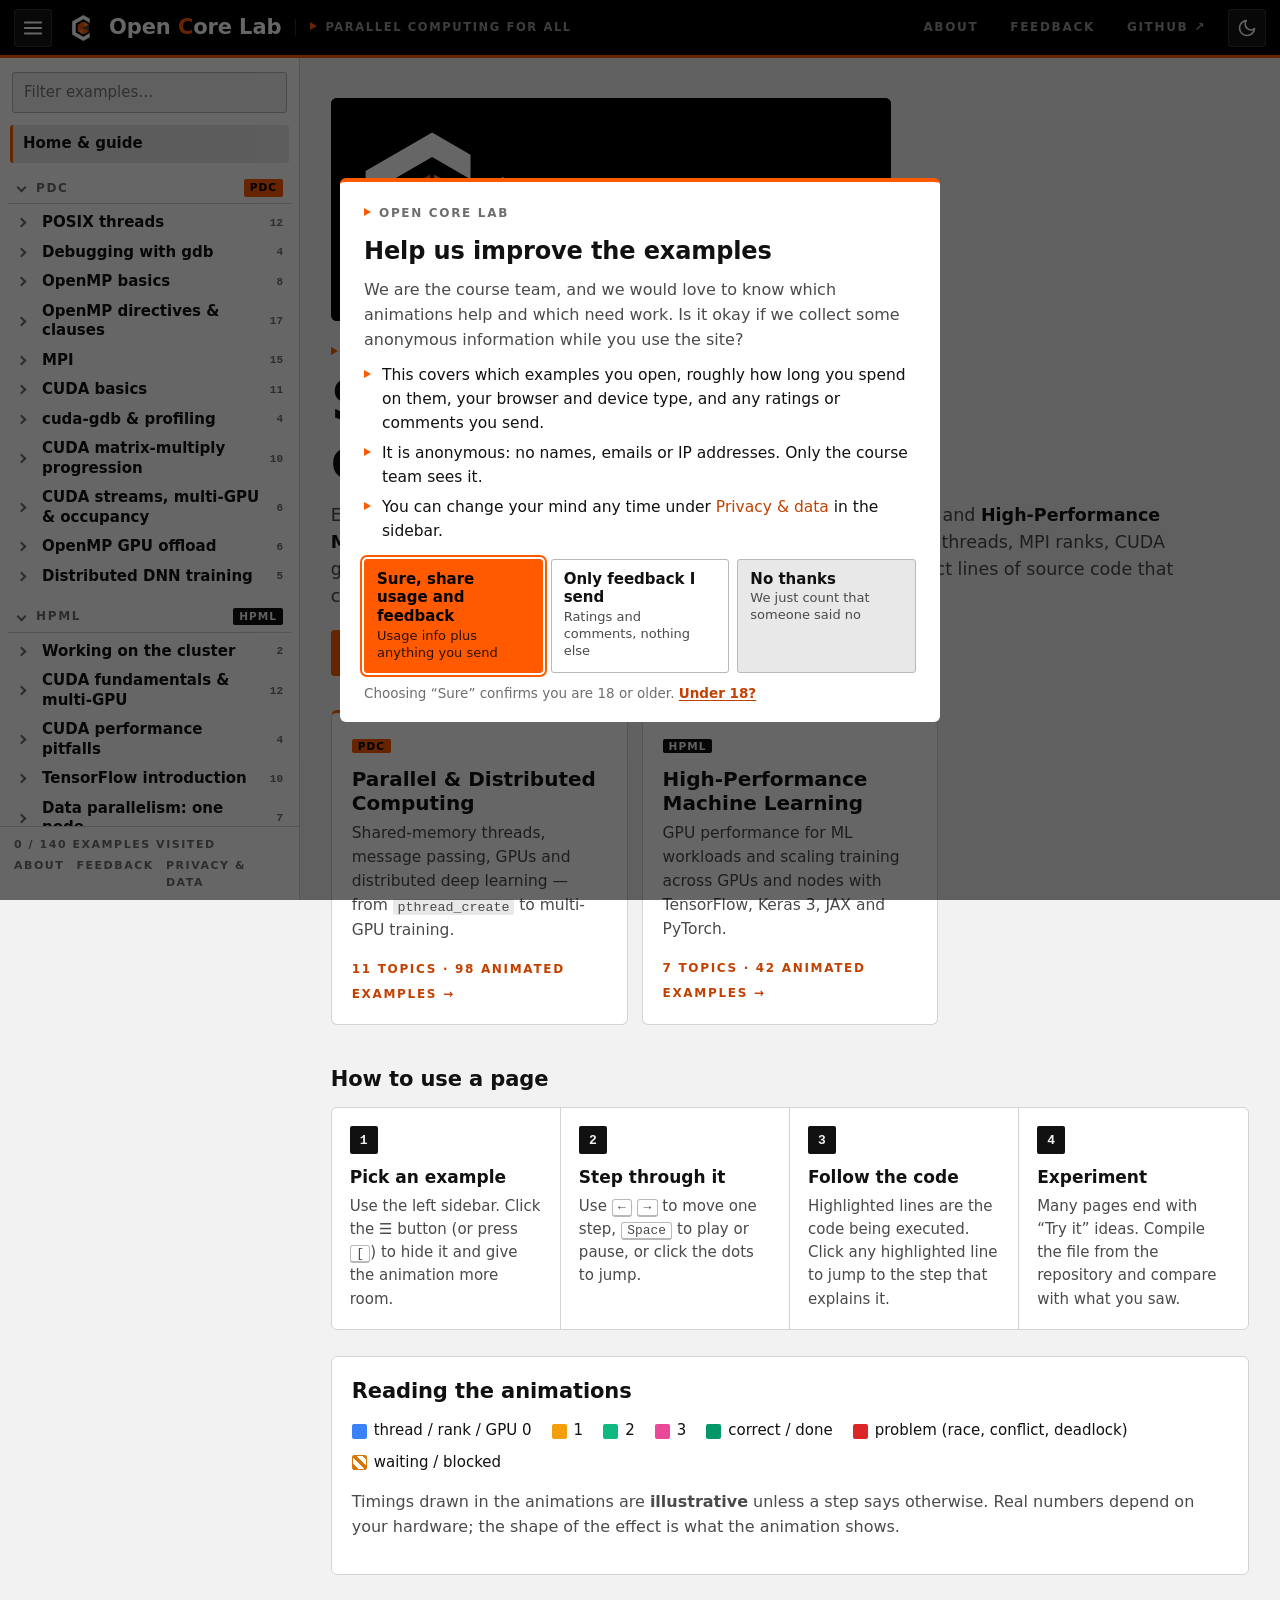
==== index.html @ f148d933 "init" ====
<!doctype html>
<html lang="en">
<head>
<meta charset="utf-8">
<meta name="viewport" content="width=device-width, initial-scale=1">
<title>Open Core Lab</title>
<meta name="description" content="Open Core Lab: step-by-step animations that explain every code example in the PDC (Parallel and Distributed Computing) and HPML (High-Performance Machine Learning) courses, linked line by line to the source.">
<meta name="theme-color" content="#000000">
<link rel="icon" href="img/favicon.svg" type="image/svg+xml">
<link rel="icon" href="img/favicon.ico" sizes="48x48">
<link rel="icon" href="img/favicon-32.png" sizes="32x32" type="image/png">
<link rel="icon" href="img/favicon-16.png" sizes="16x16" type="image/png">
<link rel="apple-touch-icon" href="img/apple-touch-icon.png">
<link rel="manifest" href="img/site.webmanifest">
<meta property="og:title" content="Open Core Lab">
<meta property="og:description" content="Parallel computing for all: every code example animated step by step, linked to the source.">
<meta property="og:image" content="img/og-image.png">
<meta name="twitter:card" content="summary_large_image">
<script>
  // Apply the saved (or system) theme before first paint to avoid a flash.
  (function () {
    var t = null, m = /[?&]theme=(dark|light)/.exec(location.search);
    try { t = m ? m[1] : localStorage.getItem('pdc-theme'); } catch (e) { t = m ? m[1] : null; }
    if (!t) t = window.matchMedia && matchMedia('(prefers-color-scheme: dark)').matches ? 'dark' : 'light';
    document.documentElement.setAttribute('data-theme', t);
  })();
</script>
<link rel="stylesheet" href="css/style.css">
</head>
<body>
<a class="skip" href="#main">Skip to content</a>

<header class="topbar">
  <button id="sb-toggle" class="icon-btn" type="button" aria-label="Hide or show the navigation sidebar" aria-controls="sidebar" aria-expanded="true" title="Toggle sidebar  ( [ )">
    <svg viewBox="0 0 24 24" width="22" height="22" aria-hidden="true"><path d="M3 6h18M3 12h18M3 18h18" stroke="currentColor" stroke-width="2" stroke-linecap="round" fill="none"/></svg>
  </button>
  <a class="brand" href="#/" aria-label="Open Core Lab, home"><img class="logo" src="img/ocl-mark-small.svg" alt="" width="34" height="34"><span class="wordmark">Open <b>C</b>ore Lab</span><span class="tagline">Parallel computing for all</span></a>
  <span class="spacer"></span>
  <a class="top-link" href="#/about">About</a>
  <a class="top-link" href="#/feedback">Feedback</a>
  <a class="top-link" id="gh-link" href="https://github.com/buddhi1/opencorelab" target="_blank" rel="noopener">GitHub &#8599;</a>
  <button id="theme-toggle" class="icon-btn" type="button" aria-label="Switch between light and dark theme" title="Toggle theme">
    <svg viewBox="0 0 24 24" width="20" height="20" aria-hidden="true"><path d="M21 12.8A9 9 0 1 1 11.2 3a7 7 0 0 0 9.8 9.8z" fill="none" stroke="currentColor" stroke-width="2" stroke-linejoin="round"/></svg>
  </button>
</header>

<div class="shell">
  <nav id="sidebar" class="sidebar" aria-label="Examples">
    <div class="sb-search">
      <input id="sb-filter" type="search" placeholder="Filter examples&hellip;" aria-label="Filter examples" autocomplete="off">
    </div>
    <div id="sb-tree" class="sb-tree"></div>
    <div class="sb-foot"><span id="sb-progress"></span><span class="sb-links"><a href="#/about">About</a><a href="#/feedback">Feedback</a><a href="#/privacy">Privacy &amp; data</a></span></div>
  </nav>
  <div id="sb-backdrop" class="backdrop" hidden></div>
  <main id="main" class="main" tabindex="-1"></main>
</div>

<noscript><p style="padding:2rem">This site needs JavaScript to run the animations.</p></noscript>

<script src="js/util.js"></script>
<script src="js/highlight.js"></script>
<script src="js/codeview.js"></script>
<script src="js/sources-data.js"></script>
<script src="js/kinds/diagram.js"></script>
<script src="js/kinds/lanes.js"></script>
<script src="js/kinds/iters.js"></script>
<script src="js/kinds/cudagrid.js"></script>
<script src="js/kinds/matmul.js"></script>
<script src="js/kinds/reduce.js"></script>
<script src="js/kinds/mem.js"></script>
<script src="js/kinds/gantt.js"></script>
<script src="js/kinds/trace.js"></script>
<script src="js/kinds/conv.js"></script>
<script src="js/examples/_courses.js"></script>
<script src="js/examples/pthreads.js"></script>
<script src="js/examples/openmp.js"></script>
<script src="js/examples/openmp_offload.js"></script>
<script src="js/examples/mpi.js"></script>
<script src="js/examples/cuda_basics.js"></script>
<script src="js/examples/cuda_matmul.js"></script>
<script src="js/examples/cuda_advanced.js"></script>
<script src="js/examples/debugging.js"></script>
<script src="js/examples/dnn.js"></script>
<script src="js/examples/hpml_cuda.js"></script>
<script src="js/examples/hpml_ml.js"></script>
<script src="js/feedback-questions.js"></script>
<script src="js/feedback-config.js"></script>
<script src="js/feedback.js"></script>
<script src="js/app.js"></script>
</body>
</html>
---- css/style.css ----
/* Open Core Lab - styles.
   Brand: black, white, orange #FF5A00 / #FF8A3D and the logo greys (#4A4A4A, #7A7A7A, #9A9A9A, #D4D4D4),
   in the spirit of Teenage Engineering hardware: flat surfaces, hairlines, small radii, tracked uppercase labels,
   orange used sparingly as the "active" colour. Calibri throughout (Carlito is its metric-compatible fallback).
   Theme tokens first, then site chrome, then one section per animation engine. */

:root {
  --font: Calibri, Carlito, "Segoe UI", system-ui, -apple-system, Roboto, "Helvetica Neue", Arial, sans-serif;
  --mono: ui-monospace, "SF Mono", "Cascadia Mono", Menlo, Consolas, "Liberation Mono", monospace;

  /* brand constants (identical in both themes) */
  --brand: #ff5a00; --brand-2: #ff8a3d; --black: #000000; --white: #ffffff;
  --g1: #4a4a4a; --g2: #7a7a7a; --g3: #9a9a9a; --g4: #d4d4d4;

  /* light theme ("alternative, light" in the brand deck) */
  --bg: #f2f2f2; --panel: #ffffff; --panel2: #e8e8e8; --text: #111111; --muted: #4a4a4a; --faint: #6e6e6e;
  --border: #d4d4d4; --border2: #b8b8b8;
  --accent: #ff5a00;            /* fills, strokes, markers */
  --accent-text: #c24100;       /* orange for small text on light surfaces (AA contrast) */
  --accent-soft: #ffe6d6; --accent-ink: #000000;
  --bar: #000000;               /* top bar is the black brand plate in both themes */
  --hl: rgba(255, 90, 0, .12); --hl-edge: #ff5a00;

  /* semantic + animation palette (unchanged by the rebrand) */
  --ok: #059669; --bad: #dc2626; --warn: #d97706; --cpu: #0ea5e9; --gpu: #16a34a; --memc: #8b5cf6;
  --c0: #3b82f6; --c1: #f59e0b; --c2: #10b981; --c3: #ec4899; --c4: #8b5cf6; --c5: #ef4444; --c6: #14b8a6; --c7: #84a30d;

  --shadow: none;
  --sbw: 300px; --topbar: 58px; --radius: 6px; --r-sm: 3px;
  --track: .14em;               /* letter-spacing for uppercase labels */
  --tint: 22%;
  color-scheme: light;
}
:root[data-theme="dark"] {
  /* dark theme ("primary" in the brand deck) */
  --bg: #000000; --panel: #111111; --panel2: #1c1c1c; --text: #ffffff; --muted: #b4b4b4; --faint: #9a9a9a;
  --border: #2a2a2a; --border2: #4a4a4a;
  --accent: #ff5a00; --accent-text: #ff6a1a; --accent-soft: #2e1406; --accent-ink: #000000;
  --hl: rgba(255, 90, 0, .17); --hl-edge: #ff5a00;
  --ok: #34d399; --bad: #f87171; --warn: #fbbf24; --cpu: #38bdf8; --gpu: #4ade80; --memc: #a78bfa;
  --c0: #60a5fa; --c1: #fbbf24; --c2: #34d399; --c3: #f472b6; --c4: #a78bfa; --c5: #f87171; --c6: #2dd4bf; --c7: #a3e635;
  --tint: 26%;
  color-scheme: dark;
}

* { box-sizing: border-box; }
html { scroll-behavior: smooth; }
body { margin: 0; background: var(--bg); color: var(--text); font: 16px/1.55 var(--font); -webkit-font-smoothing: antialiased; }
::selection { background: var(--brand); color: var(--black); }
a { color: var(--accent-text); text-decoration: none; }
a:hover { text-decoration: underline; text-decoration-thickness: 2px; text-underline-offset: 3px; }
h1, h2, h3, h4 { font-weight: 700; }
code, kbd { font-family: var(--mono); font-size: .86em; }
code { background: var(--panel2); padding: .06em .36em; border-radius: var(--r-sm); }
kbd { background: var(--panel); border: 1px solid var(--border2); border-bottom-width: 2px; border-radius: var(--r-sm); padding: 0 .42em; }
button { font: inherit; color: inherit; cursor: pointer; }
:focus-visible { outline: 2px solid var(--brand); outline-offset: 2px; }
.muted { color: var(--muted); }
.good { color: var(--ok); font-weight: 700; } .bad { color: var(--bad); font-weight: 700; }
.skip { position: absolute; left: -999px; top: 0; background: var(--brand); color: var(--black); padding: 8px 14px; z-index: 100; }
.skip:focus { left: 8px; top: 8px; }

/* the brand label: tracked uppercase, grey, with an orange play marker - "▶ PARALLEL COMPUTING FOR ALL" */
.label { margin: 0 0 10px; font-size: 12px; font-weight: 700; letter-spacing: var(--track); text-transform: uppercase; color: var(--faint); }
.label::before, .tagline::before { content: ""; display: inline-block; width: 0; height: 0; margin-right: 8px; vertical-align: 1px;
  border-left: 7px solid var(--brand); border-top: 4.5px solid transparent; border-bottom: 4.5px solid transparent; }

/* colour classes: set --cc, which every animation component tints from */
.c0 { --cc: var(--c0); } .c1 { --cc: var(--c1); } .c2 { --cc: var(--c2); } .c3 { --cc: var(--c3); }
.c4 { --cc: var(--c4); } .c5 { --cc: var(--c5); } .c6 { --cc: var(--c6); } .c7 { --cc: var(--c7); }

/* ---------- top bar: the black brand plate ---------- */
.topbar { position: sticky; top: 0; z-index: 40; height: var(--topbar); display: flex; align-items: center; gap: 12px; padding: 0 14px;
  background: var(--bar); color: var(--white); border-bottom: 3px solid var(--brand); }
.icon-btn { width: 38px; height: 38px; display: inline-grid; place-items: center; border: 1px solid #333; background: #141414; border-radius: var(--r-sm); color: var(--white); }
.icon-btn:hover { background: #222; border-color: var(--brand); color: var(--brand); }
.brand { display: flex; align-items: center; gap: 11px; color: var(--white); min-width: 0; }
.brand:hover { text-decoration: none; }
.logo { width: 34px; height: 34px; display: block; flex: none; }
.wordmark { font-size: 21px; font-weight: 700; letter-spacing: -.005em; white-space: nowrap; }
.wordmark b { color: var(--brand); }
.tagline { font-size: 11.5px; font-weight: 700; letter-spacing: var(--track); text-transform: uppercase; color: var(--g3);
  padding-left: 14px; margin-left: 3px; border-left: 1px solid #333; white-space: nowrap; }
.spacer { flex: 1; }
.top-link { font-size: 12px; font-weight: 700; letter-spacing: var(--track); text-transform: uppercase; color: var(--g3); padding: 6px 10px; }
.top-link:hover { color: var(--brand); text-decoration: none; }

/* ---------- shell + sidebar ---------- */
.shell { display: grid; grid-template-columns: var(--sbw) minmax(0, 1fr); transition: grid-template-columns .22s ease; min-height: calc(100vh - var(--topbar)); }
body.sb-closed .shell { grid-template-columns: 0px minmax(0, 1fr); }
.sidebar { position: sticky; top: var(--topbar); height: calc(100vh - var(--topbar)); overflow: hidden; display: flex; flex-direction: column;
  background: var(--panel); border-right: 1px solid var(--border); transition: transform .22s ease, visibility .22s; width: var(--sbw); }
body.sb-closed .sidebar { transform: translateX(-100%); visibility: hidden; }
.sb-search { padding: 14px 12px 10px; }
.sb-search input { width: 100%; padding: 8px 11px; border: 1px solid var(--border2); border-radius: var(--r-sm); background: var(--bg); color: var(--text); font: inherit; font-size: 15px; }
.sb-search input:focus { outline: none; border-color: var(--brand); box-shadow: inset 0 -2px 0 var(--brand); }
.sb-tree { flex: 1; overflow-y: auto; padding: 2px 8px 18px; scrollbar-width: thin; }
.sb-foot { display: flex; flex-wrap: wrap; justify-content: space-between; gap: 4px 12px; padding: 9px 14px; border-top: 1px solid var(--border); font-size: 11px; font-weight: 700; letter-spacing: var(--track); text-transform: uppercase; color: var(--faint); }
.sb-links { display: inline-flex; gap: 12px; }
.sb-links a { color: var(--faint); } .sb-links a:hover { color: var(--accent-text); text-decoration: none; }
.sb-home { display: block; padding: 7px 10px; margin: 0 2px 8px; border-radius: var(--r-sm); color: var(--text); font-weight: 700; font-size: 15px; border-left: 3px solid transparent; }
.sb-home:hover { background: var(--panel2); text-decoration: none; }
.sb-home.on { border-left-color: var(--brand); background: var(--panel2); }
.sb-course { margin-top: 10px; }
.sb-c, .sb-t { display: flex; align-items: center; gap: 6px; width: 100%; background: none; border: 0; text-align: left; border-radius: var(--r-sm); }
.sb-c { padding: 6px 8px; font-weight: 700; font-size: 12px; letter-spacing: var(--track); text-transform: uppercase; color: var(--faint); border-bottom: 1px solid var(--border); border-radius: 0; margin-bottom: 4px; }
.sb-c:hover { color: var(--text); }
.sb-c .c-name { flex: 1; }
.chev { width: 7px; height: 7px; border-right: 2px solid currentColor; border-bottom: 2px solid currentColor; transform: rotate(-45deg); transition: transform .15s; flex: none; margin: 0 5px 0 2px; color: var(--faint); }
.open > .sb-c .chev, .open > .sb-t .chev { transform: rotate(45deg); }
.c-badge { font-size: 10.5px; font-weight: 700; padding: 1px 6px; border-radius: 2px; letter-spacing: .1em; line-height: 1.5; }
.c-badge.pdc { background: var(--brand); color: var(--black); }
.c-badge.hpml { background: var(--text); color: var(--bg); }
.sb-c-body { display: none; padding-left: 2px; }
.sb-course.open > .sb-c-body { display: block; }
.sb-t { padding: 2px 4px 2px 2px; }
.sb-t:hover { background: var(--panel2); }
.sb-t .tg { background: none; border: 0; padding: 4px; display: inline-flex; color: var(--faint); }
.t-link { flex: 1; color: var(--text); font-size: 15px; font-weight: 700; padding: 3px 2px; line-height: 1.3; }
.t-link:hover { text-decoration: none; color: var(--accent-text); }
.sb-t .count { font: 600 11px var(--mono); color: var(--faint); padding: 0 4px; }
.sb-list { list-style: none; margin: 0 0 6px; padding: 0 0 0 16px; display: none; border-left: 1px solid var(--border); margin-left: 12px; }
.sb-topic.open > .sb-list { display: block; }
.sb-ex { display: flex; align-items: center; gap: 9px; padding: 4px 8px; border-radius: var(--r-sm); color: var(--muted); font-size: 14.5px; line-height: 1.3; border-left: 3px solid transparent; margin-left: -3px; }
.sb-ex:hover { background: var(--panel2); color: var(--text); text-decoration: none; }
.sb-ex.on { color: var(--text); font-weight: 700; border-left-color: var(--brand); background: var(--panel2); }
/* visited marker: a small "play" triangle - grey until visited, orange after */
.sb-ex .dot { width: 0; height: 0; flex: none; border-left: 6px solid var(--g4); border-top: 4px solid transparent; border-bottom: 4px solid transparent; }
:root[data-theme="dark"] .sb-ex .dot { border-left-color: var(--g1); }
.sb-ex.seen .dot, :root[data-theme="dark"] .sb-ex.seen .dot { border-left-color: var(--brand); }
.sb-ex .lbl { overflow-wrap: anywhere; }
.sb-empty { padding: 12px; color: var(--muted); font-size: 14px; }
.backdrop { position: fixed; inset: var(--topbar) 0 0 0; background: rgba(0, 0, 0, .55); z-index: 25; }

/* ---------- main + generic page pieces ---------- */
.main { min-width: 0; outline: none; }
.page { max-width: 1560px; margin: 0 auto; padding: 22px clamp(14px, 2.4vw, 34px) 64px; }
.crumbs { font-size: 12px; font-weight: 700; letter-spacing: var(--track); text-transform: uppercase; color: var(--faint); margin-bottom: 10px; }
.crumbs a { color: var(--faint); } .crumbs a:hover { color: var(--accent-text); text-decoration: none; }
.crumbs span { color: var(--text); }
h1 { font-size: clamp(27px, 3.2vw, 38px); line-height: 1.12; margin: 0 0 10px; letter-spacing: -.012em; }
h2 { font-size: 21px; margin: 0 0 12px; letter-spacing: -.005em; }
.lead { font-size: 17.5px; color: var(--muted); max-width: 76ch; margin: 0 0 14px; }
.lead b, .lead code { color: var(--text); }
.card { background: var(--panel); border: 1px solid var(--border); border-radius: var(--radius); box-shadow: var(--shadow); }

/* home */
.hero { padding: 18px 0 8px; }
.brand-plate { display: block; width: min(100%, 560px); height: auto; border-radius: var(--radius); margin: 0 0 22px; background: var(--black); }
.hero h1 { font-size: clamp(34px, 4.6vw, 56px); line-height: 1.04; letter-spacing: -.025em; max-width: 17ch; margin-bottom: 14px; }
.hero h1 em { font-style: normal; color: var(--brand); }
.hero-cta { display: flex; flex-wrap: wrap; gap: 10px; margin-top: 20px; }
.btn { display: inline-block; padding: 10px 18px; border-radius: var(--r-sm); border: 1px solid var(--text); background: transparent; color: var(--text); font-weight: 700; font-size: 15px; letter-spacing: .02em; }
.btn:hover { background: var(--text); color: var(--bg); text-decoration: none; }
.btn.primary { background: var(--brand); color: var(--black); border-color: var(--brand); }
.btn.primary:hover { background: var(--black); color: var(--brand); border-color: var(--black); }
:root[data-theme="dark"] .btn.primary:hover { background: var(--white); color: var(--black); border-color: var(--white); }
.cards { display: grid; grid-template-columns: repeat(auto-fill, minmax(290px, 1fr)); gap: 14px; margin: 26px 0; }
.card.course-card, .card.topic-card { display: block; padding: 20px 20px 18px; color: var(--text); border-top: 3px solid var(--text); transition: border-color .15s, background .15s; }
.card.course-card.pdc { border-top-color: var(--brand); }
.card.course-card:hover, .card.topic-card:hover { border-color: var(--brand); text-decoration: none; }
.card h3 { margin: 10px 0 6px; font-size: 20px; line-height: 1.2; }
.card p { margin: 0 0 14px; color: var(--muted); font-size: 15.5px; }
.card .more { color: var(--accent-text); font-weight: 700; font-size: 12px; letter-spacing: var(--track); text-transform: uppercase; }
.how { margin: 38px 0 10px; }
.how-grid { display: grid; grid-template-columns: repeat(auto-fit, minmax(220px, 1fr)); gap: 0; border: 1px solid var(--border); border-radius: var(--radius); background: var(--panel); overflow: hidden; }
.how-item { padding: 18px; border-right: 1px solid var(--border); }
.how-item:last-child { border-right: 0; }
.how-item h4 { margin: 10px 0 4px; font-size: 17px; } .how-item p { margin: 0; color: var(--muted); font-size: 15px; }
.num { display: inline-grid; place-items: center; min-width: 28px; height: 28px; padding: 0 6px; border-radius: 2px; background: var(--text); color: var(--bg); font: 700 13px var(--mono); }
.how-item:hover .num { background: var(--brand); color: var(--black); }
.legend-card { margin-top: 26px; background: var(--panel); border: 1px solid var(--border); border-radius: var(--radius); padding: 18px 20px; }
.legend-row { display: flex; flex-wrap: wrap; gap: 8px 20px; margin-bottom: 10px; font-size: 15px; }
.lg { display: inline-flex; align-items: center; gap: 7px; } .sw { width: 15px; height: 15px; border-radius: 2px; background: var(--cc, var(--border2)); display: inline-block; }
.sw.ok { background: var(--ok); } .sw.bad { background: var(--bad); } .sw.wait { background: repeating-linear-gradient(45deg, var(--warn) 0 4px, transparent 4px 8px); border: 1px solid var(--warn); }
.sw.c0 { background: var(--c0); } .sw.c1 { background: var(--c1); } .sw.c2 { background: var(--c2); } .sw.c3 { background: var(--c3); }

/* topic list */
.ex-list { display: flex; flex-direction: column; margin-top: 18px; border: 1px solid var(--border); border-radius: var(--radius); background: var(--panel); overflow: hidden; }
.ex-row { display: grid; grid-template-columns: 38px 1fr auto; gap: 14px; align-items: center; padding: 14px 16px; border-bottom: 1px solid var(--border); color: var(--text); border-left: 3px solid transparent; }
.ex-row:last-child { border-bottom: 0; }
.ex-row:hover { background: var(--panel2); border-left-color: var(--brand); text-decoration: none; }
.ex-row .n { min-width: 30px; height: 26px; border-radius: 2px; background: var(--text); color: var(--bg); display: grid; place-items: center; font: 700 12.5px var(--mono); }
.ex-row:hover .n { background: var(--brand); color: var(--black); }
.ex-row .body { display: flex; flex-direction: column; } .ex-row .body b { font-size: 16.5px; } .ex-row .body span { color: var(--muted); font-size: 15px; }
.ex-row .files { display: flex; gap: 6px; flex-wrap: wrap; justify-content: flex-end; }

/* ---------- example page ---------- */
.ex-head { margin-bottom: 16px; }
.chips { display: flex; flex-wrap: wrap; gap: 6px; }
.chip { font-size: 13.5px; padding: 2px 9px; border-radius: 2px; background: var(--panel); border: 1px solid var(--border2); color: var(--text); font-weight: 700; }
.stage { display: grid; grid-template-columns: minmax(0, 1.4fr) minmax(0, 1fr); gap: 16px; align-items: start; }
.anim-card { padding: 14px 16px 12px; min-width: 0; }
.anim-title { display: flex; align-items: center; gap: 12px; min-height: 30px; margin-bottom: 8px; }
.step-pill { font: 700 12px var(--mono); background: var(--text); color: var(--bg); border-radius: 2px; padding: 3px 8px; white-space: nowrap; letter-spacing: .04em; }
#step-title { font-size: 18px; line-height: 1.25; }
.anim-host { min-height: 280px; border: 1px solid var(--border); border-radius: var(--r-sm); background: var(--bg); padding: 10px; overflow: hidden; }
.caption { margin: 12px 2px 10px; min-height: 5.4em; font-size: 16.5px; line-height: 1.55; }
.caption b { color: var(--accent-text); }
.controls { display: flex; flex-wrap: wrap; align-items: center; gap: 6px; border-top: 1px solid var(--border); padding-top: 12px; }
.ctl { width: 40px; height: 38px; border-radius: var(--r-sm); border: 1px solid var(--border2); background: var(--panel); color: var(--text); display: inline-grid; place-items: center; }
.ctl svg { width: 17px; height: 17px; fill: currentColor; stroke: currentColor; stroke-width: 2; stroke-linejoin: round; }
.ctl:hover:not(:disabled) { border-color: var(--text); }
.ctl:disabled { opacity: .3; cursor: default; }
.ctl.play { width: 54px; background: var(--brand); color: var(--black); border-color: var(--brand); }
.ctl.play:hover { background: var(--black) !important; color: var(--brand); border-color: var(--black) !important; }
:root[data-theme="dark"] .ctl.play:hover { background: var(--white) !important; color: var(--black); border-color: var(--white) !important; }
.ctl.play .i-pause { display: none; } .ctl.play.is-playing .i-play { display: none; } .ctl.play.is-playing .i-pause { display: block; }
/* step dots as small square "LEDs" */
.dots { display: flex; flex-wrap: wrap; gap: 5px; margin: 0 10px; flex: 1; min-width: 80px; }
.dots .dot { width: 13px; height: 13px; border-radius: 2px; border: 1.5px solid var(--border2); background: none; padding: 0; }
.dots .dot.past { background: var(--text); border-color: var(--text); }
.dots .dot.on { background: var(--brand); border-color: var(--brand); transform: scale(1.18); }
.speed { font-size: 12px; font-weight: 700; letter-spacing: var(--track); text-transform: uppercase; color: var(--faint); display: inline-flex; align-items: center; gap: 8px; }
.speed select { background: var(--panel); color: var(--text); border: 1px solid var(--border2); border-radius: var(--r-sm); padding: 4px 6px; font: 600 14px var(--font); letter-spacing: 0; }

.stage.no-code { grid-template-columns: minmax(0, 1fr); }
.ex-links { display: flex; flex-wrap: wrap; gap: 8px; margin-top: 12px; }
.btn.small { padding: 5px 12px; font-size: 14px; }
.code-card { position: sticky; top: calc(var(--topbar) + 12px); max-height: calc(100vh - var(--topbar) - 28px); display: flex; flex-direction: column; overflow: hidden; min-width: 0; }
#code-host { display: flex; flex-direction: column; min-height: 0; flex: 1; }
.codeview { display: flex; flex-direction: column; min-height: 0; flex: 1; }
.cv-tabs { display: flex; gap: 0; padding: 0; border-bottom: 1px solid var(--border); background: var(--panel2); overflow-x: auto; }
.cv-tab { border: 0; border-right: 1px solid var(--border); background: none; padding: 8px 14px; font: 600 12.5px var(--mono); color: var(--muted); white-space: nowrap; border-top: 3px solid transparent; }
.cv-tab.on { background: var(--panel); color: var(--text); border-top-color: var(--brand); }
.cv-tab.has-hl::after { content: ""; display: inline-block; width: 7px; height: 7px; border-radius: 1px; background: var(--hl-edge); margin-left: 7px; }
.cv-bar { display: flex; align-items: center; justify-content: space-between; gap: 10px; padding: 8px 12px; border-bottom: 1px solid var(--border); font: 12px var(--mono); color: var(--muted); }
.cv-path { overflow: hidden; text-overflow: ellipsis; white-space: nowrap; direction: rtl; text-align: left; }
.cv-actions { display: inline-flex; gap: 12px; align-items: center; white-space: nowrap; font: 700 11.5px var(--font); letter-spacing: var(--track); text-transform: uppercase; }
.cv-actions button { border: 1px solid var(--border2); background: var(--panel); border-radius: var(--r-sm); padding: 3px 9px; font: inherit; letter-spacing: inherit; }
.cv-actions button:hover { border-color: var(--text); }
.cv-scroll { overflow: auto; flex: 1; min-height: 260px; background: var(--panel); }
.cv-table { border-collapse: collapse; width: 100%; font: 12.8px/1.6 var(--mono); }
.cv-table td { padding: 0; vertical-align: top; }
.cv-table .ln { width: 1%; min-width: 44px; text-align: right; padding: 0 10px 0 12px; color: var(--faint); user-select: none; border-right: 1px solid var(--border); }
.cv-table .src { padding: 0 14px 0 12px; white-space: pre; }
.cv-table tr.hl { background: var(--hl); box-shadow: inset 4px 0 0 var(--hl-edge); cursor: pointer; }
.cv-table tr.hl .ln { color: var(--text); font-weight: 700; }
.cv-legend { display: flex; flex-wrap: wrap; gap: 4px 14px; padding: 7px 12px; border-top: 1px solid var(--border); font-size: 13px; color: var(--muted); background: var(--panel2); }
.cv-legend i { font-style: normal; font-family: var(--mono); font-size: 12px; }
.cv-hint { margin-left: auto; }
/* syntax colours: brand-led and restrained - orange for keywords and launches, ink for API calls, greys for the rest */
.tk-kw { color: #c24100; font-weight: 700; } .tk-ty { color: #4a4a4a; font-weight: 700; } .tk-cm { color: #7a7a7a; font-style: italic; } .tk-str { color: #8a5a00; }
.tk-num { color: #a33700; } .tk-pp { color: #7a7a7a; font-weight: 700; } .tk-api { color: #000000; font-weight: 700; text-decoration: underline 1px #ff8a3d; text-underline-offset: 2px; } .tk-launch { color: #ff5a00; font-weight: 700; background: rgba(255, 90, 0, .1); }
:root[data-theme="dark"] .tk-kw { color: #ff8a3d; } :root[data-theme="dark"] .tk-ty { color: #d4d4d4; } :root[data-theme="dark"] .tk-cm { color: #8a8a8a; }
:root[data-theme="dark"] .tk-str { color: #f2c38f; } :root[data-theme="dark"] .tk-num { color: #ffb27a; } :root[data-theme="dark"] .tk-pp { color: #9a9a9a; }
:root[data-theme="dark"] .tk-api { color: #ffffff; } :root[data-theme="dark"] .tk-launch { color: #ff6a1a; background: rgba(255, 90, 0, .16); }

.notes { margin-top: 16px; padding: 18px 22px; }
.notes h2 { font-size: 12px; letter-spacing: var(--track); text-transform: uppercase; color: var(--faint); }
.notes ul { margin: 0; padding-left: 0; list-style: none; } .notes li { margin: 7px 0; padding-left: 18px; position: relative; font-size: 16px; }
.notes li::before { content: ""; position: absolute; left: 0; top: .48em; border-left: 7px solid var(--g3); border-top: 4.5px solid transparent; border-bottom: 4.5px solid transparent; }
.notes.tryit { border-left: 3px solid var(--brand); }
.notes.tryit li::before { border-left-color: var(--brand); }
.pager { display: flex; justify-content: space-between; gap: 14px; margin-top: 22px; }
.pg { display: flex; flex-direction: column; padding: 12px 16px; background: var(--panel); border: 1px solid var(--border); border-radius: var(--radius); max-width: 48%; color: var(--text); font-weight: 700; }
.pg:hover { border-color: var(--brand); text-decoration: none; }
.pg small { color: var(--faint); font-size: 11.5px; letter-spacing: var(--track); text-transform: uppercase; }
.pg.next { text-align: right; margin-left: auto; }

/* =====================================================================
   Animation engines
   ===================================================================== */
@keyframes pop { from { transform: scale(.55); opacity: 0; } to { transform: scale(1); opacity: 1; } }
@keyframes glow { 0%, 100% { filter: none; } 50% { filter: drop-shadow(0 0 7px var(--accent)); } }
@keyframes slidein { from { transform: translateY(-6px); opacity: 0; } to { transform: none; opacity: 1; } }
@keyframes flash { 0% { background: var(--hl); } 100% { background: transparent; } }

/* ---------- diagram ---------- */
.dg { width: 100%; height: auto; display: block; }
.dg text { fill: var(--text); font: 600 15px var(--font); }
.dg .ns { font-weight: 400; fill: var(--muted); font-size: 13px; }
.dg .nl.plain { font-size: 14.5px; fill: var(--muted); font-weight: 600; }
.dg .node .body { fill: var(--nfill, var(--panel)); stroke: var(--nstroke, var(--border2)); stroke-width: 1.6; }
.dg .node:is(.c0, .c1, .c2, .c3, .c4, .c5, .c6, .c7) { --nfill: color-mix(in srgb, var(--cc) var(--tint), var(--panel)); --nstroke: var(--cc); }
.dg .node.cpu { --nfill: color-mix(in srgb, var(--cpu) 13%, var(--panel)); --nstroke: var(--cpu); }
.dg .node.gpu { --nfill: color-mix(in srgb, var(--gpu) 13%, var(--panel)); --nstroke: var(--gpu); }
.dg .node.mem { --nfill: color-mix(in srgb, var(--memc) 13%, var(--panel)); --nstroke: var(--memc); }
.dg .node.ok { --nfill: color-mix(in srgb, var(--ok) 16%, var(--panel)); --nstroke: var(--ok); }
.dg .node.bad { --nfill: color-mix(in srgb, var(--bad) 16%, var(--panel)); --nstroke: var(--bad); }
.dg .node.hot { --nfill: color-mix(in srgb, var(--warn) 18%, var(--panel)); --nstroke: var(--warn); }
.dg .node.dim { opacity: .42; }
.dg .node.pulse .body { animation: glow 1s ease-in-out 2; stroke-width: 3; }
.dg .cell rect { fill: var(--cfill, var(--panel2)); stroke: var(--cstroke, var(--border2)); stroke-width: 1; }
.dg .cell text { font: 600 13px var(--mono); }
.dg .cell:is(.c0, .c1, .c2, .c3, .c4, .c5, .c6, .c7) { --cfill: color-mix(in srgb, var(--cc) 30%, var(--panel)); --cstroke: var(--cc); }
.dg .cell.ok { --cfill: color-mix(in srgb, var(--ok) 26%, var(--panel)); --cstroke: var(--ok); }
.dg .cell.bad { --cfill: color-mix(in srgb, var(--bad) 26%, var(--panel)); --cstroke: var(--bad); }
.dg .cell.hot { --cfill: color-mix(in srgb, var(--warn) 30%, var(--panel)); --cstroke: var(--warn); }
.dg .cell.empty rect { stroke-dasharray: 3 3; fill: transparent; }
.dg .cell.mk rect { stroke: var(--accent); stroke-width: 2.6; }
.dg .edge { stroke: var(--border2); stroke-width: 2; } .dg .edge.dash { stroke-dasharray: 6 5; }
.dg .edge-l { font-size: 12.5px; fill: var(--muted); font-weight: 500; }
.dg .group rect { fill: color-mix(in srgb, var(--accent) 4%, transparent); stroke: var(--border2); stroke-dasharray: 5 5; }
.dg .group text { fill: var(--muted); font-size: 13.5px; font-weight: 700; letter-spacing: .04em; }
.dg .flowline { stroke: var(--accent); stroke-width: 2; stroke-dasharray: 3 5; opacity: .5; }
.dg .ah { fill: var(--accent); }
.dg .tok rect, .dg .tok circle { fill: var(--accent); }
.dg .tok text { fill: var(--accent-ink); font: 700 12.5px var(--mono); }
.dg .tok.ok rect, .dg .tok.ok circle { fill: var(--ok); } .dg .tok.bad rect, .dg .tok.bad circle { fill: var(--bad); } .dg .tok.hot rect, .dg .tok.hot circle { fill: var(--warn); }
.dg .flowline.ok { stroke: var(--ok); } .dg .flowline.bad { stroke: var(--bad); } .dg .flowline.hot { stroke: var(--warn); }
.dg .bubble rect, .dg .bubble path { fill: var(--text); } .dg .bubble text { fill: var(--panel); font-size: 12.5px; }

/* ---------- lanes ---------- */
.ln-vars { display: flex; flex-wrap: wrap; gap: 8px; min-height: 34px; margin-bottom: 8px; }
.ln-vars .var { display: inline-flex; align-items: baseline; gap: 8px; padding: 4px 11px; border-radius: var(--radius); background: var(--panel); border: 1px solid var(--border2); font-family: var(--mono); font-size: 13px; }
.ln-vars .var i { font-style: normal; color: var(--muted); } .ln-vars .var b { font-size: 14.5px; }
.ln-vars .var.chg { animation: flash 1.1s ease-out; border-color: var(--accent); }
.ln-vars .var.locked { border-color: var(--bad); color: var(--bad); } .ln-vars .var.good { border-color: var(--ok); } .ln-vars .var.bad { border-color: var(--bad); background: color-mix(in srgb, var(--bad) 12%, var(--panel)); }
.ln-wrap { display: flex; }
.ln-labels { flex: 0 0 74px; }
.ln-label { display: flex; align-items: center; font: 700 12.5px var(--mono); color: var(--cc); }
.ln-label span { overflow: hidden; text-overflow: ellipsis; white-space: nowrap; max-width: 70px; }
.ln-scroll { flex: 1; overflow-x: auto; min-width: 0; scrollbar-width: thin; }
.ln { display: block; max-width: none; }
.ln .lane-line { stroke: var(--border2); stroke-dasharray: 2 5; }
.ln .cursor { fill: var(--accent); opacity: .08; }
.ln .ev rect { fill: color-mix(in srgb, var(--cc, var(--c0)) var(--tint), var(--panel)); stroke: var(--cc, var(--c0)); stroke-width: 1.4; }
.ln .ev text { fill: var(--text); font: 600 11.5px var(--mono); } .ln .ev text.two { font-size: 10.5px; }
.ln .ev.sys rect { fill: var(--panel2); stroke: var(--border2); }
.ln .ev.wait rect { fill: color-mix(in srgb, var(--warn) 20%, var(--panel)); stroke: var(--warn); stroke-dasharray: 5 3; }
.ln .ev.lock rect { fill: color-mix(in srgb, var(--memc) 24%, var(--panel)); stroke: var(--memc); stroke-width: 2; }
.ln .ev.good rect { fill: color-mix(in srgb, var(--ok) 22%, var(--panel)); stroke: var(--ok); }
.ln .ev.bad rect { fill: color-mix(in srgb, var(--bad) 22%, var(--panel)); stroke: var(--bad); stroke-width: 2; }
.ln .ev.done { opacity: .55; }
.ln .ev.fresh { animation: pop .35s ease-out; transform-box: fill-box; transform-origin: center; }
.ln .bar { stroke: var(--bad); stroke-width: 2.5; stroke-dasharray: 7 5; } .ln .bar-l { fill: var(--bad); font: 700 11px var(--font); }
.ln .link { stroke: var(--accent); stroke-width: 2; } .ln .link-l { fill: var(--accent-text); font: 600 10.5px var(--font); } .ln .ah { fill: var(--accent); }
.ln .link.fresh, .ln .bar.fresh { animation: slidein .4s ease-out; }

/* ---------- iters ---------- */
.it-row { margin-bottom: 14px; }
.it-name { font: 700 13px var(--mono); margin-bottom: 6px; display: flex; gap: 10px; align-items: baseline; } .it-name small { font: 500 11.5px var(--font); color: var(--muted); }
.it-cells { display: flex; flex-wrap: wrap; gap: 5px; }
.it-cell { width: 46px; height: 52px; border-radius: var(--radius); border: 1.5px solid var(--cc, var(--border2)); background: color-mix(in srgb, var(--cc, transparent) var(--tint), var(--panel)); display: flex; flex-direction: column; align-items: center; justify-content: center; position: relative; line-height: 1.15; }
.it-cell b { font: 700 14px var(--mono); } .it-cell .who { font-size: 10.5px; color: var(--muted); font-family: var(--mono); }
.it-cell .ord { position: absolute; top: 1px; right: 4px; font: 600 9px var(--mono); color: var(--muted); }
.it-cell.free { border-style: dashed; background: transparent; border-color: var(--border2); }
.it-cell.now { animation: glow 1s ease-in-out infinite; border-width: 2.5px; }
.it-cell.ch { border-top: 3px solid var(--accent); border-bottom: 3px solid var(--accent); }
.it-cell.ch.first { border-left: 3px solid var(--accent); } .it-cell.ch.last { border-right: 3px solid var(--accent); }
.it-after { margin-top: 6px; font-size: 12px; color: var(--muted); border-top: 2px dashed var(--bad); padding-top: 3px; width: max-content; }
.it-after.nw { border-top-color: var(--ok); color: var(--ok); }
.it-threads { display: flex; flex-wrap: wrap; gap: 8px; margin-top: 4px; }
.it-thread { border: 1.5px solid var(--cc); background: color-mix(in srgb, var(--cc) var(--tint), var(--panel)); border-radius: var(--radius); padding: 5px 12px; font-size: 13px; display: flex; flex-direction: column; min-width: 92px; }
.it-thread b { font-family: var(--mono); } .it-thread span { color: var(--muted); font-size: 12px; }
.it-thread .part { font-style: normal; font: 600 12px var(--mono); color: var(--muted); } .it-thread .part.on { color: var(--text); }
.it-final { margin-top: 12px; font: 600 15px var(--mono); padding: 8px 14px; border-radius: var(--radius); border: 2px dashed var(--border2); width: max-content; }
.it-final.on { border: 2px solid var(--ok); background: color-mix(in srgb, var(--ok) 14%, var(--panel)); }
.it-note { margin: 12px 0 0; padding: 8px 12px; border-left: 3px solid var(--accent); background: var(--accent-soft); border-radius: 0 8px 8px 0; font-size: 13.5px; }

/* ---------- cudagrid ---------- */
.cg { display: flex; flex-direction: column; gap: 10px; }
.tag { display: inline-block; font: 700 10.5px var(--mono); letter-spacing: .06em; text-transform: uppercase; background: var(--cpu); color: #fff; border-radius: 5px; padding: 1px 7px; margin-right: 8px; vertical-align: 1px; }
.tag.gpu { background: var(--gpu); }
.cg-cpu { background: color-mix(in srgb, var(--cpu) 10%, var(--panel)); border: 1px solid color-mix(in srgb, var(--cpu) 45%, var(--border)); border-radius: var(--radius); padding: 8px 12px; font-size: 13.5px; min-height: 40px; }
.cg-cpu em { color: var(--muted); }
.cg-gridwrap { background: color-mix(in srgb, var(--gpu) 7%, var(--panel)); border: 1px solid color-mix(in srgb, var(--gpu) 40%, var(--border)); border-radius: var(--radius); padding: 8px 10px 10px; transition: opacity .3s; }
.cg-gridwrap.off { opacity: .45; } .cg-glabel { font-size: 13px; margin-bottom: 7px; }
.cg-grid { display: flex; flex-wrap: wrap; gap: 8px; }
.cg-block { border: 1.5px solid var(--border2); background: var(--panel); border-radius: var(--radius); padding: 4px 6px 6px; transition: border-color .2s, box-shadow .2s; }
.cg-block.now { border-color: var(--cc); box-shadow: 0 0 0 3px color-mix(in srgb, var(--cc) 28%, transparent); }
.cg-block.done { border-color: color-mix(in srgb, var(--cc) 55%, var(--border)); }
.cg-bh { font: 700 11px var(--mono); color: var(--cc); margin-bottom: 3px; }
.cg-threads { display: flex; flex-wrap: wrap; gap: 3px; max-width: 150px; }
.th { width: 20px; height: 20px; border-radius: 5px; font: 600 10px/20px var(--mono); text-align: center; font-style: normal; background: var(--panel2); color: var(--muted); border: 1px solid var(--border); }
.th.act { background: var(--cc); color: #fff; border-color: var(--cc); animation: pop .3s ease-out; }
.th.ran { background: color-mix(in srgb, var(--cc) 35%, var(--panel)); color: var(--text); border-color: var(--cc); }
.th.skip { background: repeating-linear-gradient(45deg, transparent 0 3px, var(--border2) 3px 4px); }
.th.skip.act { background: repeating-linear-gradient(45deg, var(--bad) 0 3px, #fff3 3px 4px); color: #fff; border-color: var(--bad); }
.th.foc { outline: 2px solid var(--accent); outline-offset: 1px; } .th.more { width: auto; padding: 0 4px; border: 0; background: none; }
.cg-formula { border-left: 4px solid var(--cc, var(--accent)); background: var(--panel); border-radius: 0 var(--radius) var(--radius) 0; padding: 7px 12px; font: 13px/1.6 var(--mono); border-top: 1px solid var(--border); border-right: 1px solid var(--border); border-bottom: 1px solid var(--border); animation: slidein .25s ease-out; }
.cg-formula .tag { background: var(--cc, var(--accent)); }
.cg-arrays { display: flex; flex-direction: column; gap: 6px; transition: opacity .3s; } .cg-arrays.off { opacity: .4; }
.cg-arr, .cg-idxrow { display: flex; align-items: center; gap: 8px; }
.cg-arr .nm, .cg-idxrow .nm { width: 22px; font: 700 13px var(--mono); color: var(--muted); }
.cg-arr .cells, .cg-idxrow .cells, .tr-arr .cells { display: flex; flex-wrap: wrap; gap: 3px; }
.cell { min-width: 27px; height: 26px; padding: 0 3px; border-radius: 6px; font: 600 11.5px/24px var(--mono); text-align: center; font-style: normal; background: color-mix(in srgb, var(--cc, var(--accent)) var(--tint), var(--panel)); border: 1px solid var(--cc, var(--border2)); }
.cg-arr .cell { background: var(--panel); border-color: var(--border2); }
.cg-arr .cell:is(.c0, .c1, .c2, .c3, .c4, .c5, .c6, .c7) { background: color-mix(in srgb, var(--cc) 30%, var(--panel)); border-color: var(--cc); }
.cell.empty { border-style: dashed; background: transparent !important; color: var(--muted); }
.cell.fresh { animation: pop .45s ease-out; } .cell.copied { box-shadow: 0 0 0 2px color-mix(in srgb, var(--ok) 60%, transparent); }
.cell.ix { background: none !important; border: 0; font-weight: 500; color: var(--muted); height: 16px; line-height: 16px; font-size: 10.5px; }
.cp { font-size: 12px; color: var(--ok); font-weight: 600; }
.cg-console { background: #0d0d0d; color: #d4d4d4; border-radius: var(--radius); border-top: 3px solid var(--brand); padding: 8px 12px; font: 12px/1.55 var(--mono); }
.cg-console .tag { background: #4a4a4a; } .cg-console .gpu { color: #86efac; } .cg-console .cpu { color: #7dd3fc; } .cg-console .muted { color: #8a8a8a; }

/* ---------- matmul / conv ---------- */
.mm { display: flex; flex-direction: column; gap: 10px; }
.mm-eq { min-height: 26px; font: 600 14px var(--mono); padding: 4px 10px; background: var(--panel); border: 1px solid var(--border); border-radius: var(--radius); }
.mm-eq.small { font-size: 13px; }
.mm-mats { display: flex; flex-wrap: wrap; align-items: center; gap: 10px 12px; justify-content: center; }
.mm-t { font: 700 13px var(--mono); margin-bottom: 4px; text-align: center; } .mm-t small { display: block; font: 500 10.5px var(--font); color: var(--muted); }
.op { font-size: 24px; color: var(--muted); font-weight: 300; }
.mm-grid { display: grid; gap: 2px; padding: 3px; border-radius: var(--radius); border: 1px solid var(--border2); background: var(--panel); }
.mc { width: var(--cs); height: var(--cs); border-radius: 4px; background: var(--panel2); font: 600 10.5px var(--mono); display: grid; place-items: center; font-style: normal; color: var(--text); position: relative; }
.mc.ow:is(.c0, .c1, .c2, .c3, .c4, .c5, .c6, .c7) { background: color-mix(in srgb, var(--cc) var(--tint), var(--panel)); }
.mc.tr { margin-right: 3px; } .mc.tb { margin-bottom: 3px; }
.mc.dn { background: color-mix(in srgb, var(--ok) 28%, var(--panel)); }
.mc.dn.ow:is(.c0, .c1, .c2, .c3, .c4, .c5, .c6, .c7) { background: color-mix(in srgb, var(--cc) 55%, var(--panel)); }
.mc.h1 { background: var(--accent) !important; color: var(--accent-ink); box-shadow: 0 0 0 2px color-mix(in srgb, var(--accent) 40%, transparent); z-index: 1; }
.mc.h2 { background: var(--warn) !important; color: #1b1203; }
.mc.sw { outline: 3px solid var(--bad); outline-offset: 0; z-index: 2; background: color-mix(in srgb, var(--bad) 40%, var(--panel)) !important; color: var(--text); }
.mc.empty { background: transparent; border: 1px dashed var(--border2); }
.mc.padc { background: transparent; border: 1px dashed var(--border2); color: var(--muted); }
.mc.sh { background: color-mix(in srgb, var(--memc) 18%, var(--panel)); }
.mm-sh, .mm-mem { background: var(--panel); border: 1px solid var(--border); border-radius: var(--radius); padding: 8px 12px; }
.mm-shl { font-size: 12.5px; color: var(--muted); margin-bottom: 6px; font-weight: 600; }
.mm-shb { display: flex; gap: 22px; justify-content: center; flex-wrap: wrap; } .mm-sbox { text-align: center; }
.strip { display: flex; flex-wrap: wrap; gap: 2px; } .strip i { min-width: 18px; height: 20px; border-radius: 4px; background: var(--panel2); font: 500 9.5px/20px var(--mono); text-align: center; font-style: normal; color: var(--muted); padding: 0 2px; }
.strip i.h1 { background: var(--accent); color: var(--accent-ink); } .strip i.h2 { background: var(--warn); color: #1b1203; }
.mm-note { margin-top: 6px; font-size: 13px; } .cv-m { text-align: center; }
.cvw .mm-mats { gap: 16px; }

/* ---------- reduce / mem / gantt (svg) ---------- */
.rd svg, .mem svg, .gantt svg { width: 100%; height: auto; display: block; }
.rd text, .mem text, .gantt text { fill: var(--text); font: 600 12.5px var(--mono); }
.rd .rl, .mem .rl { fill: var(--muted); font: 500 12px var(--font); } .rd .rl.note { fill: var(--accent-text); font-weight: 600; } .rd .ri, .mem .ri { fill: var(--muted); font: 500 10.5px var(--mono); }
.rd .rc rect { fill: color-mix(in srgb, var(--cc, var(--accent)) var(--tint), var(--panel)); stroke: var(--cc, var(--border2)); stroke-width: 1.4; }
.rd .rc.faint rect { fill: var(--panel2); stroke: var(--border2); } .rd .rc.faint text { fill: var(--muted); }
.rd .rc.act rect { fill: color-mix(in srgb, var(--accent) 22%, var(--panel)); stroke: var(--accent); stroke-width: 2.4; }
.rd .rc.idle, .rd .rc.wait { opacity: .45; } .rd .rc.taken { opacity: .32; } .rd .rc.dim { opacity: .5; }
.rd .rc.now rect, .rd .rc.act text { stroke-width: 3; }
.rd .rc.big.hot rect { fill: color-mix(in srgb, var(--bad) 22%, var(--panel)); stroke: var(--bad); stroke-width: 2.4; }
.rd .rc.big.good rect { fill: color-mix(in srgb, var(--ok) 24%, var(--panel)); stroke: var(--ok); stroke-width: 2.4; }
.rd .rc.big text { font-size: 18px; }
.rd .arr { fill: none; stroke: var(--accent); stroke-width: 2; opacity: .85; } .rd .ah { fill: var(--accent); } .rd .grp { fill: none; stroke: var(--muted); stroke-width: 1.5; }
.rd .outbox rect { fill: color-mix(in srgb, var(--ok) 18%, var(--panel)); stroke: var(--ok); } .rd .outbox .arr { stroke: var(--ok); }
.mem .ln-t rect { stroke: rgba(0, 0, 0, .25); } .mem .ln-t text { fill: #fff; font-size: 11px; text-shadow: 0 0 2px rgba(0, 0, 0, .5); }
.mem .mw { fill: var(--panel2); stroke: var(--border); stroke-width: 1; } .mem .mw.hit { stroke: rgba(0, 0, 0, .35); } .mem .mw.sec { stroke: var(--border2); }
.mem .bank { fill: var(--panel); stroke: var(--border2); }
.mem .bk rect { stroke: rgba(0, 0, 0, .3); } .mem .bk text { fill: #fff; font-size: 10px; } .mem .bk.served { opacity: .28; } .mem .bk.wait { opacity: .62; } .mem .bk.now rect { stroke: var(--accent); stroke-width: 3; }
.mem .lane rect { stroke: rgba(0, 0, 0, .25); } .mem .lane text { fill: #fff; font-size: 11px; } .mem .lane.mask rect, .mem .lane.idle rect { fill: var(--panel2); stroke: var(--border2); }
.mem .lane.mask text, .mem .lane.idle text { fill: var(--muted); }
.mem .pbar { stroke: none; } .mem .pbar.a { fill: color-mix(in srgb, var(--c0) 50%, var(--panel)); } .mem .pbar.b { fill: color-mix(in srgb, var(--c1) 55%, var(--panel)); } .mem .pbar.now { stroke: var(--accent); stroke-width: 2.5; }
.mem .pt { font-size: 11.5px; fill: var(--text); }
.mem .mx rect { fill: var(--panel2); stroke: var(--border2); } .mem .mx rect.hit { stroke: rgba(0, 0, 0, .35); } .mem .mx text { font-size: 11px; fill: var(--muted); } .mem .mx rect.hit + text { fill: #fff; font-weight: 700; }
.mem .line { fill: var(--panel2); stroke: var(--border2); } .mem .line.hit { fill: var(--bad); opacity: .75; stroke: var(--bad); }
.readout { margin-top: 8px; padding: 8px 12px; background: var(--panel); border: 1px solid var(--border); border-radius: var(--radius); font-size: 14px; }
.gantt .gx { stroke: var(--border); } .gantt .gt { fill: var(--muted); font: 500 12.5px var(--mono); } .gantt .grow { fill: transparent; } .gantt .grow.alt { fill: color-mix(in srgb, var(--panel2) 70%, transparent); }
.gantt .gl { fill: var(--text); font: 600 13.5px var(--font); } .gantt .gb rect { fill: color-mix(in srgb, var(--cc, var(--c0)) 40%, var(--panel)); stroke: var(--cc, var(--c0)); stroke-width: 1.5; }
.gantt .gb text { font: 600 12px var(--mono); } .gantt .gb.fresh { animation: pop .4s ease-out; transform-box: fill-box; transform-origin: left center; }
.gantt .gm { stroke: var(--accent); stroke-width: 2; stroke-dasharray: 5 4; } .gantt .gml { fill: var(--accent-text); font: 700 13.5px var(--font); } .gantt .gu { fill: var(--muted); font: 500 12px var(--font); }
.gantt .gtot { fill: var(--accent-text); font: 700 14px var(--font); }

/* ---------- trace ---------- */
.tr { display: grid; grid-template-columns: minmax(0, 1.25fr) minmax(0, 1fr); gap: 12px; }
.tr-term { background: #0d0d0d; border-radius: var(--radius); border: 1px solid #2a2a2a; overflow: hidden; display: flex; flex-direction: column; min-height: 280px; }
.tr-bar { display: flex; align-items: center; gap: 6px; padding: 7px 12px; background: #1c1c1c; border-bottom: 2px solid var(--brand); } .tr-bar i { width: 9px; height: 9px; border-radius: 1px; background: #4a4a4a; } .tr-bar i:nth-child(3) { background: var(--brand); }
.tr-bar span { margin-left: 8px; color: #9a9a9a; font: 12px var(--mono); }
.tr-body { padding: 8px 12px; font: 12.5px/1.55 var(--mono); color: #d4d4d4; overflow: auto; max-height: 330px; flex: 1; white-space: pre-wrap; }
.tl.pr { color: #86efac; font-weight: 600; } .tl.fresh { animation: slidein .3s ease-out; }
.tr-side { display: flex; flex-direction: column; gap: 10px; }
.tr-box { background: var(--panel); border: 1px solid var(--border); border-radius: var(--radius); padding: 8px 12px; } .tr-box h5 { margin: 0 0 6px; font-size: 11.5px; letter-spacing: var(--track); text-transform: uppercase; color: var(--muted); }
.tr-box table { width: 100%; border-collapse: collapse; font: 13px var(--mono); } .tr-box td { padding: 2px 4px; border-bottom: 1px dashed var(--border); } .tr-box td:first-child { color: var(--muted); width: 40%; }
.tr-box tr.chg td { animation: flash 1.2s ease-out; font-weight: 700; }
.fr { font: 12.5px var(--mono); padding: 1px 0; color: var(--muted); } .fr.top { color: var(--text); font-weight: 700; } .po { font: 12.5px var(--mono); }
.tr-arr { margin-top: 8px; display: flex; flex-direction: column; gap: 4px; } .tr-arr .nm { font: 700 12px var(--mono); color: var(--muted); }
.tr-arr .cell { position: relative; padding-top: 10px; height: 36px; background: var(--panel2); border-color: var(--border2); } .tr-arr .cell small { position: absolute; top: 0; left: 0; right: 0; font-size: 9px; color: var(--muted); line-height: 11px; }
.tr-arr .cell.at { border-color: var(--accent); background: var(--accent-soft); box-shadow: 0 0 0 2px color-mix(in srgb, var(--accent) 35%, transparent); } .tr-arr .cell.bad { border-color: var(--bad); background: color-mix(in srgb, var(--bad) 18%, var(--panel)); }

/* ---------- feedback + consent (feedback.js) ---------- */
body.fb-lock { overflow: hidden; }
.fb-overlay { position: fixed; inset: 0; z-index: 60; display: grid; place-items: center; padding: 16px; background: rgba(0, 0, 0, .6); overflow-y: auto; }
.fb-dialog { width: min(100%, 600px); max-height: calc(100vh - 32px); overflow-y: auto; background: var(--panel); color: var(--text); border-radius: var(--radius); border-top: 4px solid var(--brand); padding: 22px 24px 18px; }
.fb-dialog h2 { font-size: 24px; margin: 0 0 8px; }
.fb-intro { margin: 0 0 10px; color: var(--muted); }
.fb-points { margin: 0 0 16px; padding: 0; list-style: none; }
.fb-points li { position: relative; padding-left: 18px; margin: 6px 0; font-size: 15.5px; }
.fb-points li::before { content: ""; position: absolute; left: 0; top: .5em; border-left: 7px solid var(--brand); border-top: 4.5px solid transparent; border-bottom: 4.5px solid transparent; }
.fb-choices { display: grid; grid-template-columns: repeat(3, minmax(0, 1fr)); gap: 8px; }
.fb-choice { display: flex; flex-direction: column; gap: 2px; text-align: left; padding: 10px 12px; border: 1px solid var(--border2); border-radius: var(--r-sm); background: var(--panel); }
.fb-choice b { font-size: 15px; line-height: 1.25; } .fb-choice small { color: var(--muted); font-size: 13px; line-height: 1.3; }
.fb-choice:hover:not(:disabled) { border-color: var(--text); }
.fb-choice.primary { background: var(--brand); border-color: var(--brand); color: var(--black); } .fb-choice.primary small { color: #2b1200; }
.fb-choice.primary:hover:not(:disabled) { border-color: var(--text); }
.fb-choice.quiet { background: var(--panel2); }
.fb-choice:disabled { opacity: .35; cursor: default; }
.fb-small { margin: 10px 0 0; font-size: 13.5px; color: var(--faint); }
.fb-link { border: 0; background: none; padding: 0; color: var(--accent-text); font-size: inherit; font-weight: 700; text-decoration: underline; text-underline-offset: 2px; }
.fb-age { margin-top: 8px; padding: 10px 12px; background: var(--panel2); border-radius: var(--r-sm); }
.fb-age .fb-small { margin-top: 6px; }
.fb-form .fb-q { border: 0; margin: 0 0 16px; padding: 0; min-width: 0; }
.fb-form legend { font-weight: 700; font-size: 16px; padding: 0; margin-bottom: 7px; }
.fb-opts, .fb-scale { display: flex; flex-wrap: wrap; gap: 6px; align-items: center; }
.fb-scale small { color: var(--faint); font-size: 12.5px; font-weight: 700; letter-spacing: .04em; text-transform: uppercase; }
.fb-opt { position: relative; }
.fb-opt input { position: absolute; opacity: 0; width: 1px; height: 1px; }
.fb-opt span { display: inline-block; padding: 5px 11px; border: 1px solid var(--border2); border-radius: var(--r-sm); background: var(--panel); font-size: 14.5px; cursor: pointer; }
.fb-opt.sq span { min-width: 38px; text-align: center; font: 700 14px var(--mono); padding: 7px 0; }
.fb-opt span:hover { border-color: var(--text); }
.fb-opt input:checked + span { background: var(--brand); border-color: var(--brand); color: var(--black); font-weight: 700; }
.fb-opt input:focus-visible + span { outline: 2px solid var(--brand); outline-offset: 2px; }
.fb-text { width: 100%; max-width: 640px; padding: 8px 11px; border: 1px solid var(--border2); border-radius: var(--r-sm); background: var(--bg); color: var(--text); font: inherit; font-size: 15px; }
.fb-text:focus { outline: none; border-color: var(--brand); box-shadow: inset 0 -2px 0 var(--brand); }
textarea.fb-text { resize: vertical; }
.fb-hp { position: absolute; left: -9999px; width: 1px; height: 1px; opacity: 0; }
.fb-actions { display: flex; flex-wrap: wrap; align-items: center; gap: 8px; margin-top: 4px; }
.fb-status { font-size: 14px; color: var(--accent-text); font-weight: 700; }
.fb-card { margin-top: 16px; padding: 18px 22px; border-left: 3px solid var(--brand); }
.fb-card h2 { font-size: 19px; margin: 0 0 12px; }
.fb-card .label { font-size: 12px; margin-bottom: 6px; }
.fb-card .fb-q { margin-bottom: 12px; }
.fb-thanks { margin: 0; font-size: 17px; font-weight: 700; }
.fb-page .fb-survey, .fb-page .fb-off, .fb-page .fb-status-card { padding: 20px 22px; margin-top: 8px; }
.fb-page .fb-survey { max-width: 860px; }
.fb-off p { margin: 0 0 12px; }
.fb-now { margin: 0 0 12px; font-size: 17px; font-weight: 700; }
.btn.confirm { background: var(--bad); border-color: var(--bad); color: #fff; }
.fb-preview summary { cursor: pointer; font-weight: 700; color: var(--accent-text); margin: 6px 0; }
.fb-preview pre { max-height: 320px; overflow: auto; background: var(--panel2); border-radius: var(--r-sm); padding: 10px 12px; font: 12px/1.5 var(--mono); }
@media (max-width: 640px) { .fb-choices { grid-template-columns: 1fr; } .fb-dialog { padding: 18px 16px 14px; } }

/* ---------- responsive ---------- */
@media (max-width: 1100px) {
  .tagline { display: none; }
}
@media (max-width: 1180px) {
  .stage { grid-template-columns: minmax(0, 1fr); }
  .code-card { position: static; max-height: 640px; }
  .tr { grid-template-columns: 1fr; }
}
@media (max-width: 900px) {
  .shell, body.sb-closed .shell { grid-template-columns: minmax(0, 1fr); }
  .sidebar { position: fixed; top: var(--topbar); left: 0; z-index: 30; width: min(88vw, 340px); box-shadow: var(--shadow); }
  .top-link { display: none; }
  .wordmark { font-size: 18px; }
  .ex-row { grid-template-columns: 30px 1fr; } .ex-row .files { display: none; }
  .cv-hint { display: none; }
}
@media (max-width: 420px) {
  .wordmark { font-size: 16px; } .logo { width: 30px; height: 30px; } .topbar { gap: 8px; padding: 0 10px; }
  .brand-plate { margin-bottom: 16px; }
}
@media (prefers-reduced-motion: reduce) {
  *, *::before, *::after { animation-duration: .001ms !important; animation-iteration-count: 1 !important; transition-duration: .001ms !important; scroll-behavior: auto !important; }
}
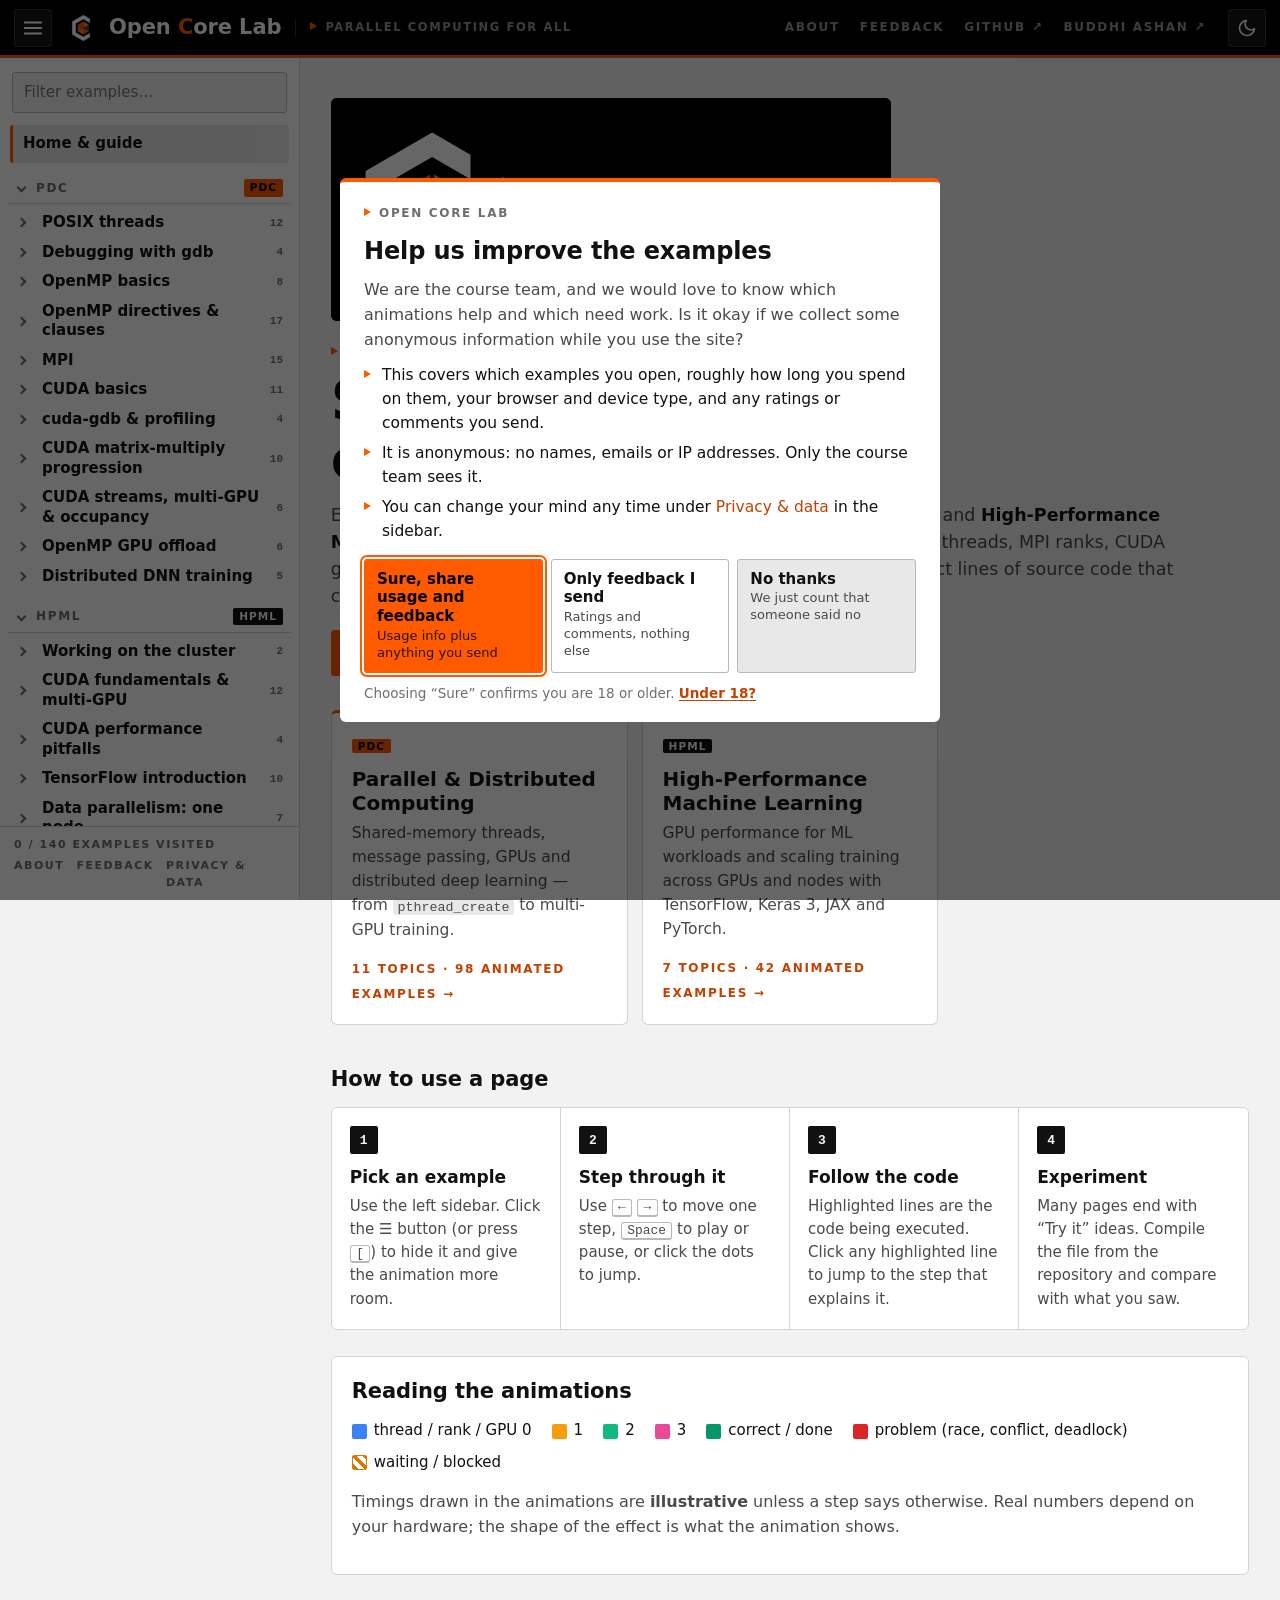
==== commit 9c525f11: "small screen update" ====
--- a/index.html
+++ b/index.html
@@ -36,9 +36,15 @@
   </button>
   <a class="brand" href="#/" aria-label="Open Core Lab, home"><img class="logo" src="img/ocl-mark-small.svg" alt="" width="34" height="34"><span class="wordmark">Open <b>C</b>ore Lab</span><span class="tagline">Parallel computing for all</span></a>
   <span class="spacer"></span>
-  <a class="top-link" href="#/about">About</a>
-  <a class="top-link" href="#/feedback">Feedback</a>
-  <a class="top-link" id="gh-link" href="https://github.com/buddhi1/opencorelab" target="_blank" rel="noopener">GitHub &#8599;</a>
+  <button id="nav-toggle" class="icon-btn nav-toggle" type="button" aria-label="Site menu" aria-controls="top-nav" aria-expanded="false" title="Menu">
+    <svg viewBox="0 0 24 24" width="20" height="20" aria-hidden="true"><circle cx="5" cy="12" r="2" fill="currentColor"/><circle cx="12" cy="12" r="2" fill="currentColor"/><circle cx="19" cy="12" r="2" fill="currentColor"/></svg>
+  </button>
+  <nav id="top-nav" class="top-nav" aria-label="Site">
+    <a class="top-link" href="#/about">About</a>
+    <a class="top-link" href="#/feedback">Feedback</a>
+    <a class="top-link" id="gh-link" href="https://github.com/buddhi1/opencorelab" target="_blank" rel="noopener">GitHub &#8599;</a>
+    <a class="top-link" id="author-link" href="https://buddhi1.github.io/bashan/" target="_blank" rel="noopener">Buddhi Ashan &#8599;</a>
+  </nav>
   <button id="theme-toggle" class="icon-btn" type="button" aria-label="Switch between light and dark theme" title="Toggle theme">
     <svg viewBox="0 0 24 24" width="20" height="20" aria-hidden="true"><path d="M21 12.8A9 9 0 1 1 11.2 3a7 7 0 0 0 9.8 9.8z" fill="none" stroke="currentColor" stroke-width="2" stroke-linejoin="round"/></svg>
   </button>
--- a/css/style.css
+++ b/css/style.css
@@ -51,7 +51,7 @@
 a:hover { text-decoration: underline; text-decoration-thickness: 2px; text-underline-offset: 3px; }
 h1, h2, h3, h4 { font-weight: 700; }
 code, kbd { font-family: var(--mono); font-size: .86em; }
-code { background: var(--panel2); padding: .06em .36em; border-radius: var(--r-sm); }
+code { background: var(--panel2); padding: .06em .36em; border-radius: var(--r-sm); overflow-wrap: anywhere; }
 kbd { background: var(--panel); border: 1px solid var(--border2); border-bottom-width: 2px; border-radius: var(--r-sm); padding: 0 .42em; }
 button { font: inherit; color: inherit; cursor: pointer; }
 :focus-visible { outline: 2px solid var(--brand); outline-offset: 2px; }
@@ -84,11 +84,15 @@
 .spacer { flex: 1; }
 .top-link { font-size: 12px; font-weight: 700; letter-spacing: var(--track); text-transform: uppercase; color: var(--g3); padding: 6px 10px; }
 .top-link:hover { color: var(--brand); text-decoration: none; }
+.top-nav { display: flex; align-items: center; }
+.nav-toggle { display: none; }
+.nav-toggle[aria-expanded="true"] { border-color: var(--brand); color: var(--brand); }
 
 /* ---------- shell + sidebar ---------- */
 .shell { display: grid; grid-template-columns: var(--sbw) minmax(0, 1fr); transition: grid-template-columns .22s ease; min-height: calc(100vh - var(--topbar)); }
 body.sb-closed .shell { grid-template-columns: 0px minmax(0, 1fr); }
-.sidebar { position: sticky; top: var(--topbar); height: calc(100vh - var(--topbar)); overflow: hidden; display: flex; flex-direction: column;
+/* dvh: on phones 100vh runs under the browser's address bar and would hide the sidebar footer links */
+.sidebar { position: sticky; top: var(--topbar); height: calc(100vh - var(--topbar)); height: calc(100dvh - var(--topbar)); overflow: hidden; display: flex; flex-direction: column;
   background: var(--panel); border-right: 1px solid var(--border); transition: transform .22s ease, visibility .22s; width: var(--sbw); }
 body.sb-closed .sidebar { transform: translateX(-100%); visibility: hidden; }
 .sb-search { padding: 14px 12px 10px; }
@@ -193,7 +197,7 @@
 .anim-card { padding: 14px 16px 12px; min-width: 0; }
 .anim-title { display: flex; align-items: center; gap: 12px; min-height: 30px; margin-bottom: 8px; }
 .step-pill { font: 700 12px var(--mono); background: var(--text); color: var(--bg); border-radius: 2px; padding: 3px 8px; white-space: nowrap; letter-spacing: .04em; }
-#step-title { font-size: 18px; line-height: 1.25; }
+#step-title { font-size: 18px; line-height: 1.25; min-width: 0; overflow-wrap: anywhere; }
 .anim-host { min-height: 280px; border: 1px solid var(--border); border-radius: var(--r-sm); background: var(--bg); padding: 10px; overflow: hidden; }
 .caption { margin: 12px 2px 10px; min-height: 5.4em; font-size: 16.5px; line-height: 1.55; }
 .caption b { color: var(--accent-text); }
@@ -220,6 +224,7 @@
 .code-card { position: sticky; top: calc(var(--topbar) + 12px); max-height: calc(100vh - var(--topbar) - 28px); display: flex; flex-direction: column; overflow: hidden; min-width: 0; }
 #code-host { display: flex; flex-direction: column; min-height: 0; flex: 1; }
 .codeview { display: flex; flex-direction: column; min-height: 0; flex: 1; }
+.cv-tabs, .cv-bar, .cv-legend { flex: none; }   /* never let the scrolling code squeeze the tab bar */
 .cv-tabs { display: flex; gap: 0; padding: 0; border-bottom: 1px solid var(--border); background: var(--panel2); overflow-x: auto; }
 .cv-tab { border: 0; border-right: 1px solid var(--border); background: none; padding: 8px 14px; font: 600 12.5px var(--mono); color: var(--muted); white-space: nowrap; border-top: 3px solid transparent; }
 .cv-tab.on { background: var(--panel); color: var(--text); border-top-color: var(--brand); }
@@ -253,7 +258,7 @@
 .notes.tryit { border-left: 3px solid var(--brand); }
 .notes.tryit li::before { border-left-color: var(--brand); }
 .pager { display: flex; justify-content: space-between; gap: 14px; margin-top: 22px; }
-.pg { display: flex; flex-direction: column; padding: 12px 16px; background: var(--panel); border: 1px solid var(--border); border-radius: var(--radius); max-width: 48%; color: var(--text); font-weight: 700; }
+.pg { display: flex; flex-direction: column; padding: 12px 16px; background: var(--panel); border: 1px solid var(--border); border-radius: var(--radius); max-width: 48%; min-width: 0; overflow-wrap: anywhere; color: var(--text); font-weight: 700; }
 .pg:hover { border-color: var(--brand); text-decoration: none; }
 .pg small { color: var(--faint); font-size: 11.5px; letter-spacing: var(--track); text-transform: uppercase; }
 .pg.next { text-align: right; margin-left: auto; }
@@ -510,6 +515,14 @@
 .fb-preview summary { cursor: pointer; font-weight: 700; color: var(--accent-text); margin: 6px 0; }
 .fb-preview pre { max-height: 320px; overflow: auto; background: var(--panel2); border-radius: var(--r-sm); padding: 10px 12px; font: 12px/1.5 var(--mono); }
 @media (max-width: 640px) { .fb-choices { grid-template-columns: 1fr; } .fb-dialog { padding: 18px 16px 14px; } }
+/* one column on phones: dividers go between rows instead of down the right edge */
+@media (max-width: 640px) {
+  .how-item { border-right: 0; border-bottom: 1px solid var(--border); }
+  .how-item:last-child { border-bottom: 0; }
+  /* wide SVG scenes keep a readable size and scroll sideways (--vbw is set by app.js) */
+  .anim-host { overflow-x: auto; }
+  .anim-host svg { min-width: calc(var(--vbw, 0) * .6px); }
+}
 
 /* ---------- responsive ---------- */
 @media (max-width: 1100px) {
@@ -523,8 +536,16 @@
 @media (max-width: 900px) {
   .shell, body.sb-closed .shell { grid-template-columns: minmax(0, 1fr); }
   .sidebar { position: fixed; top: var(--topbar); left: 0; z-index: 30; width: min(88vw, 340px); box-shadow: var(--shadow); }
-  .top-link { display: none; }
+  /* header links become a drop-down under the "..." button */
+  .nav-toggle { display: inline-grid; }
+  .top-nav { display: none; position: fixed; top: var(--topbar); right: 0; z-index: 45; min-width: 210px; max-width: 100vw;
+    flex-direction: column; align-items: stretch; padding: 6px 0; background: var(--bar); border: 1px solid #333; border-top: 0; border-bottom: 3px solid var(--brand); }
+  .top-nav.open { display: flex; }
+  .top-nav .top-link { padding: 13px 20px; font-size: 13px; }
+  .top-nav .top-link + .top-link { border-top: 1px solid #222; }
   .wordmark { font-size: 18px; }
+  /* 16px inputs stop iOS Safari from zooming in when a field gets focus */
+  .sb-search input, .fb-text, .speed select { font-size: 16px; }
   .ex-row { grid-template-columns: 30px 1fr; } .ex-row .files { display: none; }
   .cv-hint { display: none; }
 }
